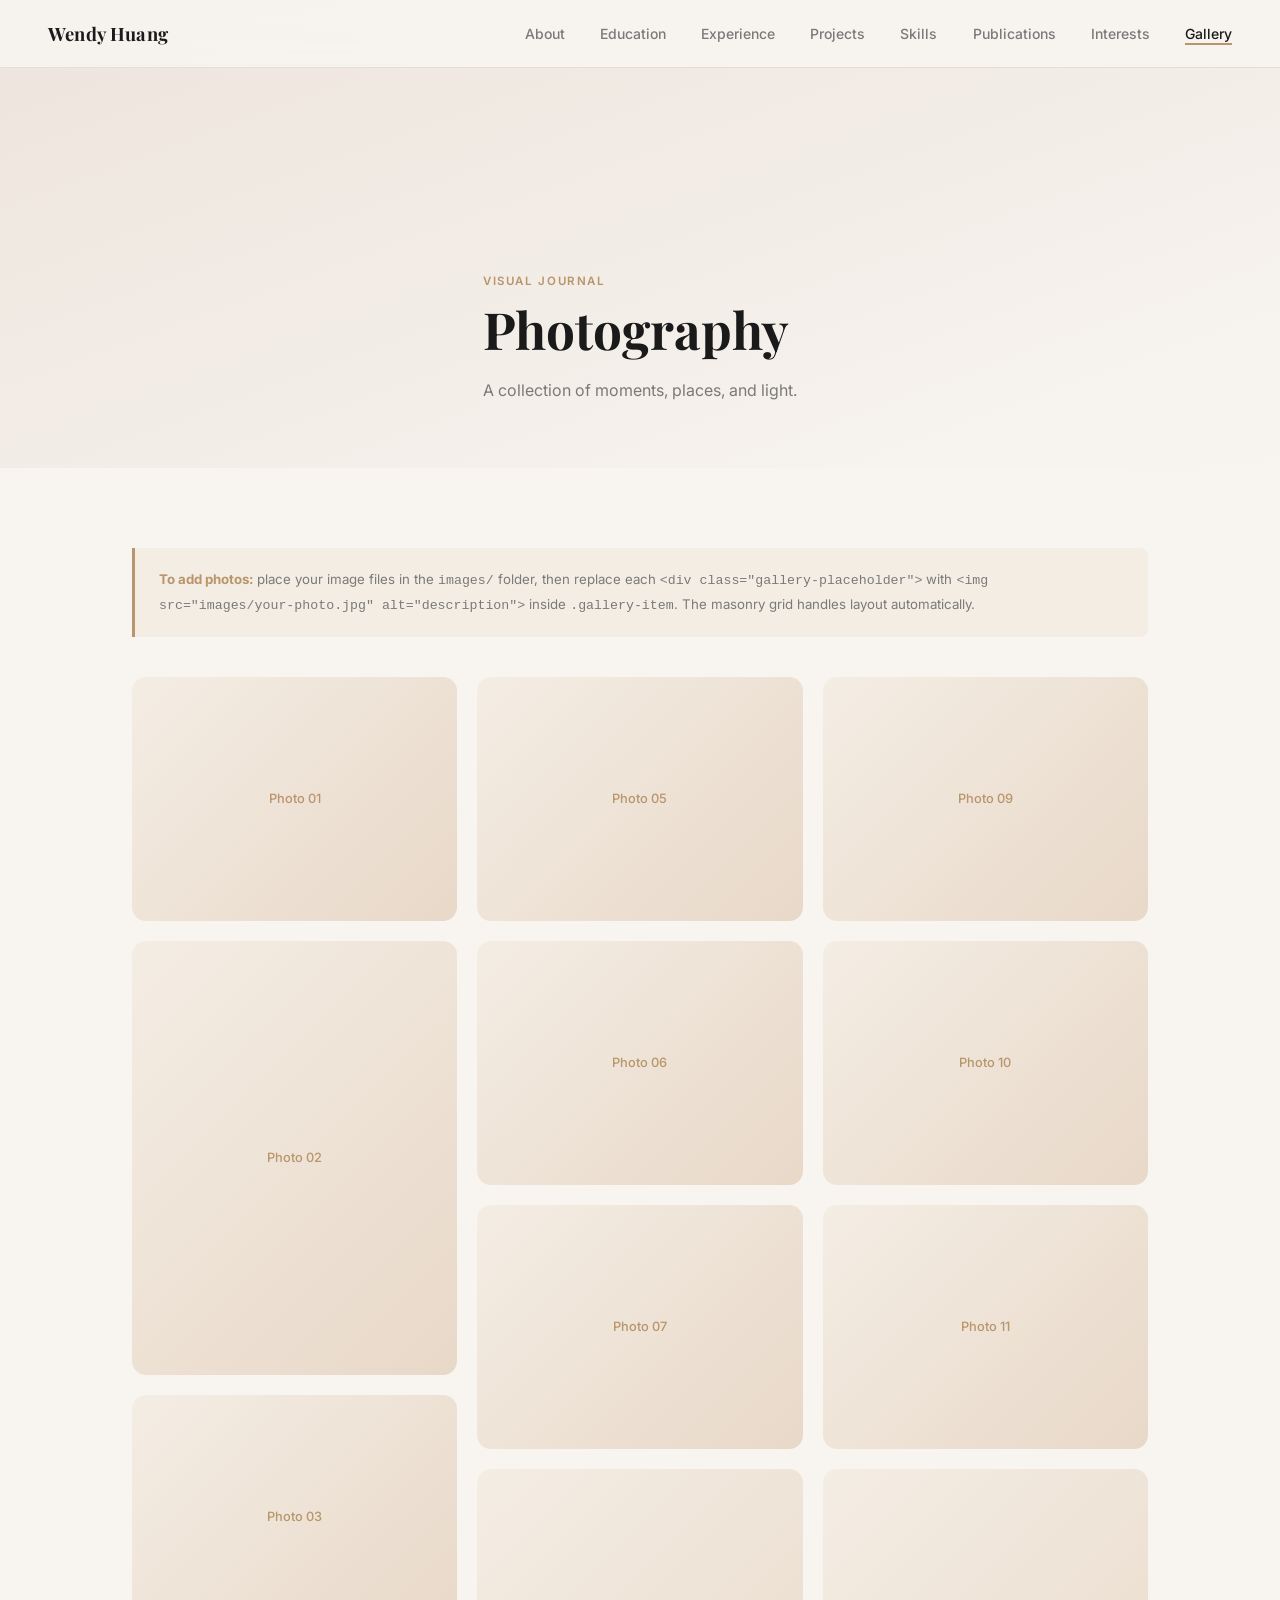
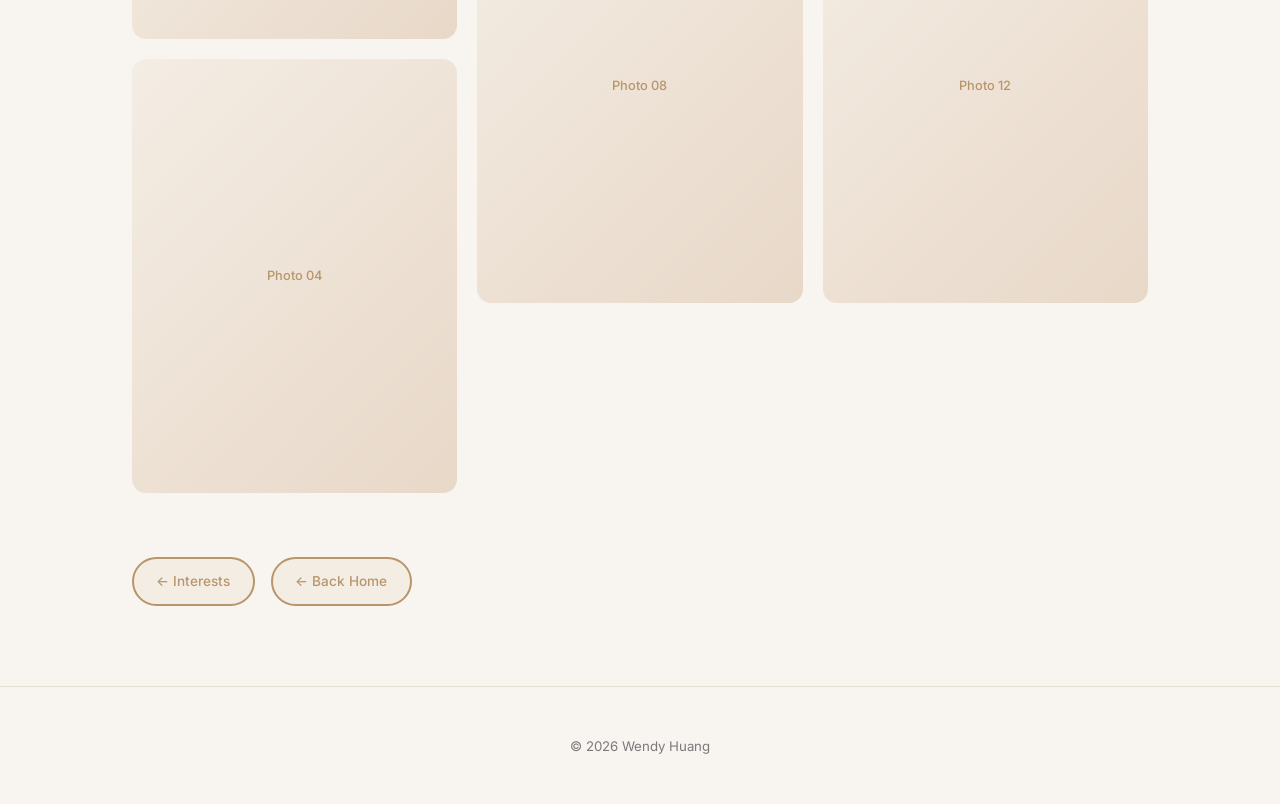
==== gallery.html @ 1f611e52 "first draft complete; no projects no photography" ====
<!DOCTYPE html>
<html lang="en">
<head>
  <meta charset="UTF-8" />
  <meta name="viewport" content="width=device-width, initial-scale=1.0" />
  <title>Gallery — Wendy Huang</title>
  <link rel="preconnect" href="https://fonts.googleapis.com" />
  <link rel="preconnect" href="https://fonts.gstatic.com" crossorigin />
  <link href="https://fonts.googleapis.com/css2?family=Inter:wght@400;500;600&family=Playfair+Display:wght@700&display=swap" rel="stylesheet" />
  <link rel="stylesheet" href="css/style.css" />
  <style>
    #gallery-hero {
      min-height: 52vh;
      display: flex;
      align-items: flex-end;
      padding-top: calc(var(--nav-h) + 3rem);
      padding-bottom: 4rem;
      background: linear-gradient(160deg, #EDE4DC 0%, #F8F5F1 100%);
    }

    /* Lightbox */
    .lightbox {
      display: none;
      position: fixed; inset: 0; z-index: 999;
      background: rgba(0,0,0,0.88);
      align-items: center; justify-content: center;
    }
    .lightbox.open { display: flex; }
    .lightbox img {
      max-width: 90vw;
      max-height: 90vh;
      border-radius: 8px;
      object-fit: contain;
    }
    .lightbox-close {
      position: absolute; top: 1.5rem; right: 1.5rem;
      color: white; font-size: 1.75rem;
      cursor: pointer; line-height: 1;
      background: none; border: none;
      opacity: 0.7; transition: opacity 0.2s;
    }
    .lightbox-close:hover { opacity: 1; }

    .gallery-section { padding: 80px 0; }
    .gallery-intro { margin-bottom: 3rem; max-width: 540px; }

    /* How-to note (visible until real photos are added) */
    .gallery-note {
      padding: 1.25rem 1.5rem;
      background: var(--accent-light);
      border-left: 3px solid var(--accent);
      border-radius: 0 8px 8px 0;
      font-size: 0.83rem;
      color: var(--text-muted);
      margin-bottom: 2.5rem;
      line-height: 1.7;
    }
    .gallery-note strong { color: var(--accent); }
  </style>
</head>
<body>

<!-- ===== NAV ===== -->
<nav>
  <div class="nav-inner">
    <a href="index.html" class="nav-logo">Wendy Huang</a>
    <ul class="nav-links">
      <li><a href="index.html#about">About</a></li>
      <li><a href="index.html#education">Education</a></li>
      <li><a href="index.html#experience">Experience</a></li>
      <li><a href="index.html#projects">Projects</a></li>
      <li><a href="index.html#skills">Skills</a></li>
      <li><a href="index.html#publications">Publications</a></li>
      <li><a href="interests.html">Interests</a></li>
      <li><a href="gallery.html" class="active">Gallery</a></li>
    </ul>
    <button class="hamburger" aria-label="Menu">
      <span></span><span></span><span></span>
    </button>
  </div>
</nav>

<!-- ===== HERO ===== -->
<section id="gallery-hero">
  <div class="container">
    <p class="section-label">Visual Journal</p>
    <h1>Photography</h1>
    <p style="margin-top: 1rem; max-width: 480px;">A collection of moments, places, and light.</p>
  </div>
</section>

<!-- ===== GALLERY ===== -->
<section class="gallery-section">
  <div class="container">

    <div class="gallery-note">
      <strong>To add photos:</strong> place your image files in the <code>images/</code> folder, then replace each
      <code>&lt;div class="gallery-placeholder"&gt;</code> with
      <code>&lt;img src="images/your-photo.jpg" alt="description"&gt;</code> inside <code>.gallery-item</code>.
      The masonry grid handles layout automatically.
    </div>

    <div class="gallery-grid">

      <!-- Row 1 -->
      <div class="gallery-item fade-up">
        <div class="gallery-placeholder">Photo 01</div>
      </div>
      <div class="gallery-item fade-up">
        <div class="gallery-placeholder tall">Photo 02</div>
      </div>
      <div class="gallery-item fade-up">
        <div class="gallery-placeholder">Photo 03</div>
      </div>

      <!-- Row 2 -->
      <div class="gallery-item fade-up">
        <div class="gallery-placeholder tall">Photo 04</div>
      </div>
      <div class="gallery-item fade-up">
        <div class="gallery-placeholder">Photo 05</div>
      </div>
      <div class="gallery-item fade-up">
        <div class="gallery-placeholder">Photo 06</div>
      </div>

      <!-- Row 3 -->
      <div class="gallery-item fade-up">
        <div class="gallery-placeholder">Photo 07</div>
      </div>
      <div class="gallery-item fade-up">
        <div class="gallery-placeholder tall">Photo 08</div>
      </div>
      <div class="gallery-item fade-up">
        <div class="gallery-placeholder">Photo 09</div>
      </div>

      <!-- Row 4 -->
      <div class="gallery-item fade-up">
        <div class="gallery-placeholder">Photo 10</div>
      </div>
      <div class="gallery-item fade-up">
        <div class="gallery-placeholder">Photo 11</div>
      </div>
      <div class="gallery-item fade-up">
        <div class="gallery-placeholder tall">Photo 12</div>
      </div>

    </div>

    <div class="page-nav" style="margin-top: 4rem;">
      <a href="interests.html" class="page-btn secondary">← Interests</a>
      <a href="index.html" class="page-btn secondary">← Back Home</a>
    </div>
  </div>
</section>

<!-- ===== LIGHTBOX ===== -->
<div class="lightbox" id="lightbox">
  <button class="lightbox-close" id="lightboxClose">✕</button>
  <img src="" alt="" id="lightboxImg" />
</div>

<!-- ===== FOOTER ===== -->
<footer>
  <div class="container">
    <p>© 2026 Wendy Huang</p>
  </div>
</footer>

<script src="js/main.js"></script>
<script>
  // Lightbox for real photos (placeholders are skipped)
  const lightbox = document.getElementById('lightbox');
  const lightboxImg = document.getElementById('lightboxImg');
  document.querySelectorAll('.gallery-item img').forEach(img => {
    img.style.cursor = 'pointer';
    img.addEventListener('click', () => {
      lightboxImg.src = img.src;
      lightboxImg.alt = img.alt;
      lightbox.classList.add('open');
    });
  });
  document.getElementById('lightboxClose').addEventListener('click', () => lightbox.classList.remove('open'));
  lightbox.addEventListener('click', e => { if (e.target === lightbox) lightbox.classList.remove('open'); });
  document.addEventListener('keydown', e => { if (e.key === 'Escape') lightbox.classList.remove('open'); });
</script>
</body>
</html>
---- css/style.css ----
/* ===== RESET & BASE ===== */
*, *::before, *::after { box-sizing: border-box; margin: 0; padding: 0; }

:root {
  --bg:           #F8F5F1;
  --bg-card:      #FFFFFF;
  --text:         #1A1A1A;
  --text-muted:   #7A7A7A;
  --accent:       #B8956A;
  --accent-light: #F4EDE4;
  --border:       #E6DDD3;
  --radius:       14px;
  --shadow:       0 1px 4px rgba(0,0,0,0.05), 0 6px 20px rgba(0,0,0,0.04);
  --nav-h:        68px;
  --max-w:        1080px;
  --serif:        'Playfair Display', Georgia, serif;
  --sans:         'Inter', system-ui, sans-serif;
  --transition:   0.3s cubic-bezier(0.4, 0, 0.2, 1);
}

html { scroll-behavior: smooth; font-size: 16px; }

body {
  font-family: var(--sans);
  background: var(--bg);
  color: var(--text);
  line-height: 1.7;
  -webkit-font-smoothing: antialiased;
}

/* ===== TYPOGRAPHY ===== */
h1, h2, h3 { font-family: var(--serif); font-weight: 700; line-height: 1.2; }
h1 { font-size: clamp(2rem, 5vw, 3.2rem); }
h2 { font-size: clamp(1.5rem, 3vw, 2rem); }
h3 { font-size: 1.1rem; font-weight: 600; font-family: var(--sans); }

a { color: inherit; text-decoration: none; }
p { color: var(--text-muted); }

.section-label {
  font-size: 0.72rem;
  font-weight: 600;
  letter-spacing: 0.14em;
  text-transform: uppercase;
  color: var(--accent);
  margin-bottom: 0.5rem;
}

/* ===== LAYOUT ===== */
.container { max-width: var(--max-w); margin: 0 auto; padding: 0 2rem; }

section { padding: 100px 0; }
section:nth-child(even) { background: var(--bg-card); }

/* ===== NAVIGATION ===== */
nav {
  position: fixed; top: 0; left: 0; right: 0; z-index: 100;
  height: var(--nav-h);
  background: rgba(248, 245, 241, 0.88);
  -webkit-backdrop-filter: blur(14px);
  backdrop-filter: blur(14px);
  border-bottom: 1px solid var(--border);
  display: flex; align-items: center;
  transition: box-shadow var(--transition);
}
nav.scrolled { box-shadow: 0 2px 20px rgba(0,0,0,0.06); }

.nav-inner {
  padding: 0 3rem;
  width: 100%;
  display: flex;
  align-items: center;
  justify-content: space-between;
}

.nav-logo {
  font-family: var(--serif);
  font-size: 1.15rem;
  font-weight: 700;
  letter-spacing: 0.01em;
}

.nav-links {
  display: flex;
  gap: 2.2rem;
  list-style: none;
}

.nav-links a {
  font-size: 0.875rem;
  font-weight: 500;
  color: var(--text-muted);
  transition: color var(--transition);
  position: relative;
}
.nav-links a::after {
  content: '';
  position: absolute;
  bottom: -3px; left: 0; right: 100%;
  height: 1.5px;
  background: var(--accent);
  transition: right var(--transition);
}
.nav-links a:hover, .nav-links a.active { color: var(--text); }
.nav-links a:hover::after, .nav-links a.active::after { right: 0; }

.hamburger {
  display: none;
  flex-direction: column;
  gap: 5px;
  cursor: pointer;
  padding: 4px;
}
.hamburger span {
  width: 22px; height: 2px;
  background: var(--text);
  border-radius: 2px;
  transition: var(--transition);
}

/* ===== HERO / ABOUT ===== */
#about {
  min-height: 80vh;
  display: flex;
  align-items: center;
  padding-top: calc(var(--nav-h) + 5rem);
  padding-bottom: 6rem;
}

.hero-grid {
  display: grid;
  grid-template-columns: 1fr 340px;
  gap: 5rem;
  align-items: center;
  width: 100%;
}

.hero-left h1 { margin-bottom: 0.75rem; }

.hero-subtitle {
  font-size: 1.05rem;
  color: var(--text-muted);
  margin-bottom: 1.5rem;
  font-weight: 400;
}

.hero-bio {
  font-size: 1rem;
  color: var(--text-muted);
  margin-bottom: 2.5rem;
  max-width: 520px;
  line-height: 1.8;
}

/* Contact Icons */
.contacts {
  display: flex;
  gap: 1rem;
  flex-wrap: wrap;
}

.contact-link {
  display: flex;
  align-items: center;
  gap: 0.5rem;
  padding: 0.55rem 1rem;
  border: 1.5px solid var(--border);
  border-radius: 50px;
  font-size: 0.82rem;
  font-weight: 500;
  color: var(--text-muted);
  background: var(--bg-card);
  transition: all var(--transition);
  white-space: nowrap;
}
.contact-link svg { width: 16px; height: 16px; flex-shrink: 0; }
.contact-link:hover {
  border-color: var(--accent);
  color: var(--accent);
  transform: translateY(-1px);
  box-shadow: 0 4px 14px rgba(184, 149, 106, 0.18);
}

/* Profile Photo */
.hero-right { display: flex; justify-content: center; }

.photo-wrap {
  width: 300px; height: 360px;
  border-radius: 160px 160px 120px 120px;
  overflow: hidden;
  background: linear-gradient(145deg, var(--accent-light) 0%, #E8D8C8 100%);
  box-shadow: 0 8px 40px rgba(184, 149, 106, 0.2), 0 2px 12px rgba(0,0,0,0.06);
  position: relative;
  flex-shrink: 0;
}
.photo-wrap img {
  width: 100%; height: 100%;
  object-fit: cover;
  object-position: top center;
}
.photo-placeholder-text {
  position: absolute; inset: 0;
  display: flex; align-items: center; justify-content: center;
  font-family: var(--serif);
  color: var(--accent);
  font-size: 0.9rem;
  text-align: center;
  padding: 1rem;
}

/* ===== SECTION HEADERS ===== */
.section-header { margin-bottom: 3.5rem; }
.section-header h2 { margin-top: 0.4rem; }

/* ===== EDUCATION ===== */
.edu-grid { display: grid; gap: 1.5rem; }

.edu-card {
  display: grid;
  grid-template-columns: 1fr auto;
  gap: 1rem;
  padding: 1.75rem 2rem 1.75rem 5.5rem;
  background-color: var(--bg-card);
  background-image: url('../images/Northwestern.png');
  background-repeat: no-repeat;
  background-size: 32px auto;
  background-position: 2rem center;
  border: 1px solid var(--border);
  border-radius: var(--radius);
  box-shadow: var(--shadow);
  transition: transform var(--transition), box-shadow var(--transition);
}
section:nth-child(even) .edu-card { background-color: var(--bg); }
.edu-card:hover { transform: translateY(-2px); box-shadow: 0 4px 24px rgba(0,0,0,0.07); }

.edu-main { display: flex; align-items: center; gap: 1rem; }
.edu-logo-img { width: 36px; height: 36px; object-fit: contain; flex-shrink: 0; }
.edu-card h3 { font-size: 1rem; font-weight: 600; margin-bottom: 0.3rem; }
.edu-degree { font-size: 0.9rem; color: var(--text-muted); margin-bottom: 0.5rem; }
.edu-activities { font-size: 0.8rem; color: var(--text-muted); line-height: 1.6; }
.edu-date {
  font-size: 0.78rem;
  color: var(--accent);
  font-weight: 500;
  white-space: nowrap;
  padding-top: 0.15rem;
}

/* ===== EXPERIENCE ===== */
.exp-list { display: flex; flex-direction: column; gap: 0; }

.exp-item {
  display: grid;
  grid-template-columns: 140px 1fr;
  gap: 0 2.5rem;
  padding: 2rem 0;
  border-bottom: 1px solid var(--border);
}
.exp-item:first-child { padding-top: 0; }
.exp-item:last-child { border-bottom: none; }

.exp-meta {
  padding-top: 0.1rem;
}
.exp-date {
  font-size: 0.78rem;
  color: var(--accent);
  font-weight: 500;
  line-height: 1.5;
}
.exp-location {
  font-size: 0.75rem;
  color: var(--text-muted);
  margin-top: 0.25rem;
}

.exp-content h3 { margin-bottom: 0.2rem; }
.exp-company {
  font-size: 0.9rem;
  color: var(--accent);
  font-weight: 500;
  margin-bottom: 0.5rem;
}
.exp-desc {
  font-size: 0.88rem;
  color: var(--text-muted);
  line-height: 1.7;
}

.exp-tags { display: flex; flex-wrap: wrap; gap: 0.4rem; margin-top: 0.75rem; }
.tag {
  font-size: 0.72rem;
  font-weight: 500;
  padding: 0.25rem 0.65rem;
  background: var(--accent-light);
  color: var(--accent);
  border-radius: 50px;
}

/* ===== PROJECTS ===== */
.projects-grid {
  display: grid;
  grid-template-columns: repeat(auto-fill, minmax(300px, 1fr));
  gap: 1.5rem;
}

.project-card {
  padding: 2rem;
  background: var(--bg-card);
  border: 1px solid var(--border);
  border-radius: var(--radius);
  box-shadow: var(--shadow);
  transition: transform var(--transition), box-shadow var(--transition);
  display: flex; flex-direction: column;
}
.project-card:hover { transform: translateY(-3px); box-shadow: 0 8px 32px rgba(0,0,0,0.09); }

.project-number {
  font-size: 0.72rem;
  font-weight: 600;
  letter-spacing: 0.1em;
  color: var(--accent);
  margin-bottom: 1rem;
}
.project-card h3 { font-size: 1rem; margin-bottom: 0.6rem; }
.project-card p { font-size: 0.875rem; flex-grow: 1; }
.project-links {
  display: flex; gap: 0.75rem;
  margin-top: 1.25rem;
}
.btn-outline {
  font-size: 0.78rem;
  font-weight: 500;
  padding: 0.4rem 0.9rem;
  border: 1.5px solid var(--border);
  border-radius: 50px;
  color: var(--text-muted);
  transition: all var(--transition);
}
.btn-outline:hover {
  border-color: var(--accent);
  color: var(--accent);
}

.photo-hint { font-size: 0.75rem; margin-top: 0.5rem; display: block; opacity: 0.7; }
.footer-email { color: var(--accent); }

/* ===== FOOTER ===== */
#publications { padding-bottom: 48px; }

footer {
  padding: 3rem 0;
  border-top: 1px solid var(--border);
  text-align: center;
}
footer p { font-size: 0.83rem; }

/* ===== PAGE LINKS (for interests / gallery nav) ===== */
.page-nav {
  display: flex;
  gap: 1rem;
  margin-top: 3rem;
  flex-wrap: wrap;
}
.page-btn {
  display: flex;
  align-items: center;
  gap: 0.5rem;
  padding: 0.7rem 1.4rem;
  background: var(--text);
  color: white;
  border-radius: 50px;
  font-size: 0.85rem;
  font-weight: 500;
  transition: opacity var(--transition), transform var(--transition);
}
.page-btn:hover { opacity: 0.85; transform: translateY(-1px); }
.page-btn.warm { background: var(--accent); color: white; }
.page-btn.secondary {
  background: var(--accent-light);
  color: var(--accent);
  border: 2px solid var(--accent);
}
.page-btn.secondary:hover {
  background: var(--accent);
  color: white;
}

/* ===== INTERESTS PAGE ===== */
.interests-grid {
  display: grid;
  grid-template-columns: repeat(auto-fill, minmax(260px, 1fr));
  gap: 1.5rem;
}
.interest-card {
  padding: 2rem;
  background: var(--bg-card);
  border: 1px solid var(--border);
  border-radius: var(--radius);
  box-shadow: var(--shadow);
}
.interest-icon { font-size: 2rem; margin-bottom: 1rem; }
.interest-card h3 { font-size: 0.95rem; margin-bottom: 0.5rem; }
.interest-card p { font-size: 0.85rem; }

/* ===== GALLERY PAGE ===== */
.gallery-grid {
  columns: 3;
  column-gap: 1.25rem;
}
.gallery-item {
  break-inside: avoid;
  margin-bottom: 1.25rem;
  border-radius: var(--radius);
  overflow: hidden;
  background: var(--accent-light);
  position: relative;
  cursor: pointer;
}
.gallery-item img {
  width: 100%;
  display: block;
  transition: transform 0.5s ease;
}
.gallery-item:hover img { transform: scale(1.03); }
.gallery-placeholder {
  aspect-ratio: var(--aspect, 4/3);
  background: linear-gradient(135deg, var(--accent-light) 0%, #E8D8C8 100%);
  display: flex; align-items: center; justify-content: center;
  color: var(--accent);
  font-size: 0.8rem;
  font-weight: 500;
}
.gallery-placeholder.tall { --aspect: 3/4; }
.gallery-placeholder.wide { --aspect: 16/9; }

/* ===== SKILLS ===== */
.skills-grid {
  display: flex;
  flex-direction: column;
  gap: 1.75rem;
}

.skill-group { display: flex; flex-direction: column; gap: 0.75rem; }

.skill-category {
  font-size: 0.72rem;
  font-weight: 600;
  letter-spacing: 0.1em;
  text-transform: uppercase;
  color: var(--text-muted);
  min-width: 140px;
}

.skill-row {
  display: flex;
  align-items: baseline;
  gap: 1.25rem;
  padding-bottom: 1.75rem;
  border-bottom: 1px solid var(--border);
}
.skill-row:last-child { border-bottom: none; padding-bottom: 0; }

.skill-pills { display: flex; flex-wrap: wrap; gap: 0.5rem; }

.skill-pill {
  font-size: 0.8rem;
  font-weight: 500;
  padding: 0.35rem 0.85rem;
  border: 1.5px solid var(--border);
  border-radius: 50px;
  background: var(--bg-card);
  color: var(--text);
  transition: all var(--transition);
}
section:nth-child(even) .skill-pill { background: var(--bg); }
.skill-pill:hover {
  border-color: var(--accent);
  color: var(--accent);
}

/* ===== PUBLICATIONS ===== */
.pub-list { display: flex; flex-direction: column; gap: 0; }

.pub-item {
  display: grid;
  grid-template-columns: 52px 1fr;
  gap: 0 1.75rem;
  padding: 2rem 0;
  border-bottom: 1px solid var(--border);
}
.pub-item:first-child { padding-top: 0; }
.pub-item:last-child { border-bottom: none; }

.pub-year {
  font-size: 0.78rem;
  font-weight: 600;
  color: var(--accent);
  padding-top: 0.15rem;
  line-height: 1.4;
}

.pub-title {
  font-size: 0.975rem;
  font-weight: 600;
  color: var(--text);
  line-height: 1.45;
  margin-bottom: 0.35rem;
}
.pub-title a { color: inherit; border-bottom: 1px solid var(--border); transition: border-color var(--transition); }
.pub-title a:hover { border-color: var(--accent); color: var(--accent); }

.pub-authors {
  font-size: 0.83rem;
  color: var(--text-muted);
  margin-bottom: 0.25rem;
  line-height: 1.55;
}
.pub-authors strong { color: var(--text); font-weight: 600; }

.pub-venue {
  font-size: 0.8rem;
  color: var(--text-muted);
  font-style: italic;
  margin-bottom: 0.6rem;
}

.pub-links { display: flex; gap: 0.5rem; flex-wrap: wrap; }
.pub-link {
  font-size: 0.72rem;
  font-weight: 600;
  letter-spacing: 0.04em;
  padding: 0.25rem 0.65rem;
  border: 1.5px solid var(--border);
  border-radius: 50px;
  color: var(--text-muted);
  transition: all var(--transition);
}
.pub-link:hover { border-color: var(--accent); color: var(--accent); }

/* ===== SCROLL ANIMATIONS ===== */
.fade-up {
  opacity: 0;
  transform: translateY(28px);
  transition: opacity 0.65s ease, transform 0.65s ease;
}
.fade-up.visible { opacity: 1; transform: none; }

/* ===== RESPONSIVE ===== */
@media (max-width: 768px) {
  .nav-links { display: none; flex-direction: column; position: absolute; top: var(--nav-h); left: 0; right: 0; background: var(--bg); border-bottom: 1px solid var(--border); padding: 1.5rem 2rem; gap: 1.25rem; }
  .nav-links.open { display: flex; }
  .hamburger { display: flex; }

  .hero-grid { grid-template-columns: 1fr; gap: 2.5rem; }
  .hero-right { order: -1; }
  .photo-wrap { width: 220px; height: 270px; }

  .exp-item { grid-template-columns: 1fr; gap: 0.5rem; }
  .exp-meta { display: flex; gap: 1rem; align-items: center; }

  .skill-row { flex-direction: column; gap: 0.6rem; }
  .skill-category { min-width: unset; }

  .pub-item { grid-template-columns: 44px 1fr; gap: 0 1rem; }

  .gallery-grid { columns: 2; }

  section { padding: 72px 0; }
}

@media (max-width: 480px) {
  .gallery-grid { columns: 1; }
  .edu-card { grid-template-columns: 1fr; }
}
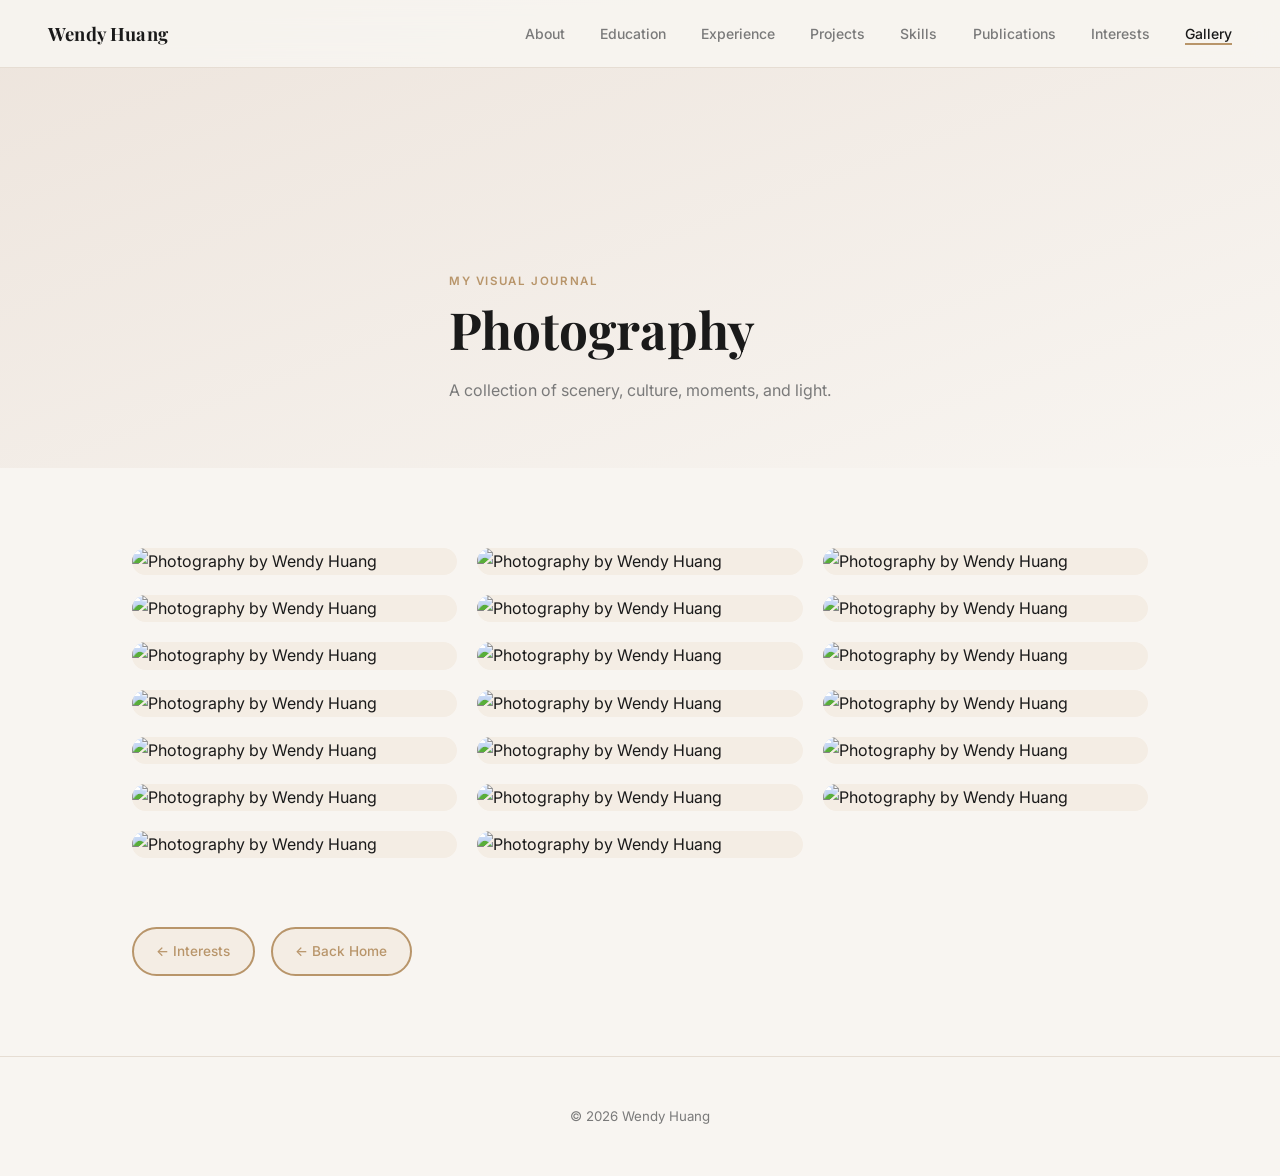
==== commit 44430453: "updated photography gallery" ====
--- a/gallery.html
+++ b/gallery.html
@@ -83,9 +83,9 @@
 <!-- ===== HERO ===== -->
 <section id="gallery-hero">
   <div class="container">
-    <p class="section-label">Visual Journal</p>
+    <p class="section-label">My Visual Journal</p>
     <h1>Photography</h1>
-    <p style="margin-top: 1rem; max-width: 480px;">A collection of moments, places, and light.</p>
+    <p style="margin-top: 1rem; max-width: 480px;">A collection of scenery, culture, moments, and light.</p>
   </div>
 </section>
 
@@ -93,57 +93,73 @@
 <section class="gallery-section">
   <div class="container">
 
-    <div class="gallery-note">
-      <strong>To add photos:</strong> place your image files in the <code>images/</code> folder, then replace each
-      <code>&lt;div class="gallery-placeholder"&gt;</code> with
-      <code>&lt;img src="images/your-photo.jpg" alt="description"&gt;</code> inside <code>.gallery-item</code>.
-      The masonry grid handles layout automatically.
-    </div>
-
     <div class="gallery-grid">
 
-      <!-- Row 1 -->
-      <div class="gallery-item fade-up">
-        <div class="gallery-placeholder">Photo 01</div>
-      </div>
-      <div class="gallery-item fade-up">
-        <div class="gallery-placeholder tall">Photo 02</div>
-      </div>
-      <div class="gallery-item fade-up">
-        <div class="gallery-placeholder">Photo 03</div>
-      </div>
-
-      <!-- Row 2 -->
-      <div class="gallery-item fade-up">
-        <div class="gallery-placeholder tall">Photo 04</div>
-      </div>
-      <div class="gallery-item fade-up">
-        <div class="gallery-placeholder">Photo 05</div>
-      </div>
-      <div class="gallery-item fade-up">
-        <div class="gallery-placeholder">Photo 06</div>
-      </div>
-
-      <!-- Row 3 -->
-      <div class="gallery-item fade-up">
-        <div class="gallery-placeholder">Photo 07</div>
-      </div>
-      <div class="gallery-item fade-up">
-        <div class="gallery-placeholder tall">Photo 08</div>
-      </div>
-      <div class="gallery-item fade-up">
-        <div class="gallery-placeholder">Photo 09</div>
-      </div>
-
-      <!-- Row 4 -->
-      <div class="gallery-item fade-up">
-        <div class="gallery-placeholder">Photo 10</div>
-      </div>
-      <div class="gallery-item fade-up">
-        <div class="gallery-placeholder">Photo 11</div>
-      </div>
-      <div class="gallery-item fade-up">
-        <div class="gallery-placeholder tall">Photo 12</div>
+      <div class="gallery-item fade-up">
+        <img src="photography/_MG_5658.jpg" alt="Photography by Wendy Huang" loading="lazy" />
+      </div>
+      <div class="gallery-item fade-up">
+        <img src="photography/DSCF0723.jpg" alt="Photography by Wendy Huang" loading="lazy" />
+      </div>
+      <div class="gallery-item fade-up">
+        <img src="photography/_MG_5670.jpg" alt="Photography by Wendy Huang" loading="lazy" />
+      </div>
+
+      <div class="gallery-item fade-up">
+        <img src="photography/_MG_5697.jpg" alt="Photography by Wendy Huang" loading="lazy" />
+      </div>
+      <div class="gallery-item fade-up">
+        <img src="photography/IMG_0610.jpg" alt="Photography by Wendy Huang" loading="lazy" />
+      </div>
+      <div class="gallery-item fade-up">
+        <img src="photography/_MG_5737.jpg" alt="Photography by Wendy Huang" loading="lazy" />
+      </div>
+
+      <div class="gallery-item fade-up">
+        <img src="photography/_MG_5675.jpg" alt="Photography by Wendy Huang" loading="lazy" />
+      </div>
+      <div class="gallery-item fade-up">
+        <img src="photography/DSCF0725.jpg" alt="Photography by Wendy Huang" loading="lazy" />
+      </div>
+      <div class="gallery-item fade-up">
+        <img src="photography/_MG_5698.jpg" alt="Photography by Wendy Huang" loading="lazy" />
+      </div>
+
+      <div class="gallery-item fade-up">
+        <img src="photography/_MG_5751.jpg" alt="Photography by Wendy Huang" loading="lazy" />
+      </div>
+      <div class="gallery-item fade-up">
+        <img src="photography/IMG_0444.jpg" alt="Photography by Wendy Huang" loading="lazy" />
+      </div>
+      <div class="gallery-item fade-up">
+        <img src="photography/_MG_6694.jpg" alt="Photography by Wendy Huang" loading="lazy" />
+      </div>
+
+      <div class="gallery-item fade-up">
+        <img src="photography/_MG_5725.jpg" alt="Photography by Wendy Huang" loading="lazy" />
+      </div>
+      <div class="gallery-item fade-up">
+        <img src="photography/_MG_6697.jpg" alt="Photography by Wendy Huang" loading="lazy" />
+      </div>
+      <div class="gallery-item fade-up">
+        <img src="photography/_MG_6680.jpg" alt="Photography by Wendy Huang" loading="lazy" />
+      </div>
+
+      <div class="gallery-item fade-up">
+        <img src="photography/_MG_6748.jpg" alt="Photography by Wendy Huang" loading="lazy" />
+      </div>
+      <div class="gallery-item fade-up">
+        <img src="photography/IMG_0456.jpg" alt="Photography by Wendy Huang" loading="lazy" />
+      </div>
+      <div class="gallery-item fade-up">
+        <img src="photography/_MG_6760.jpg" alt="Photography by Wendy Huang" loading="lazy" />
+      </div>
+
+      <div class="gallery-item fade-up">
+        <img src="photography/_MG_6703.jpg" alt="Photography by Wendy Huang" loading="lazy" />
+      </div>
+      <div class="gallery-item fade-up">
+        <img src="photography/_MG_5755.jpg" alt="Photography by Wendy Huang" loading="lazy" />
       </div>
 
     </div>
--- a/css/style.css
+++ b/css/style.css
@@ -420,9 +420,18 @@
 .gallery-item img {
   width: 100%;
   display: block;
-  transition: transform 0.5s ease;
-}
-.gallery-item:hover img { transform: scale(1.03); }
+  transition: transform 0.6s ease;
+}
+.gallery-item::after {
+  content: '';
+  position: absolute;
+  inset: 0;
+  background: rgba(26, 26, 26, 0);
+  transition: background 0.4s ease;
+  border-radius: var(--radius);
+}
+.gallery-item:hover::after { background: rgba(26, 26, 26, 0.08); }
+.gallery-item:hover img { transform: scale(1.04); }
 .gallery-placeholder {
   aspect-ratio: var(--aspect, 4/3);
   background: linear-gradient(135deg, var(--accent-light) 0%, #E8D8C8 100%);
